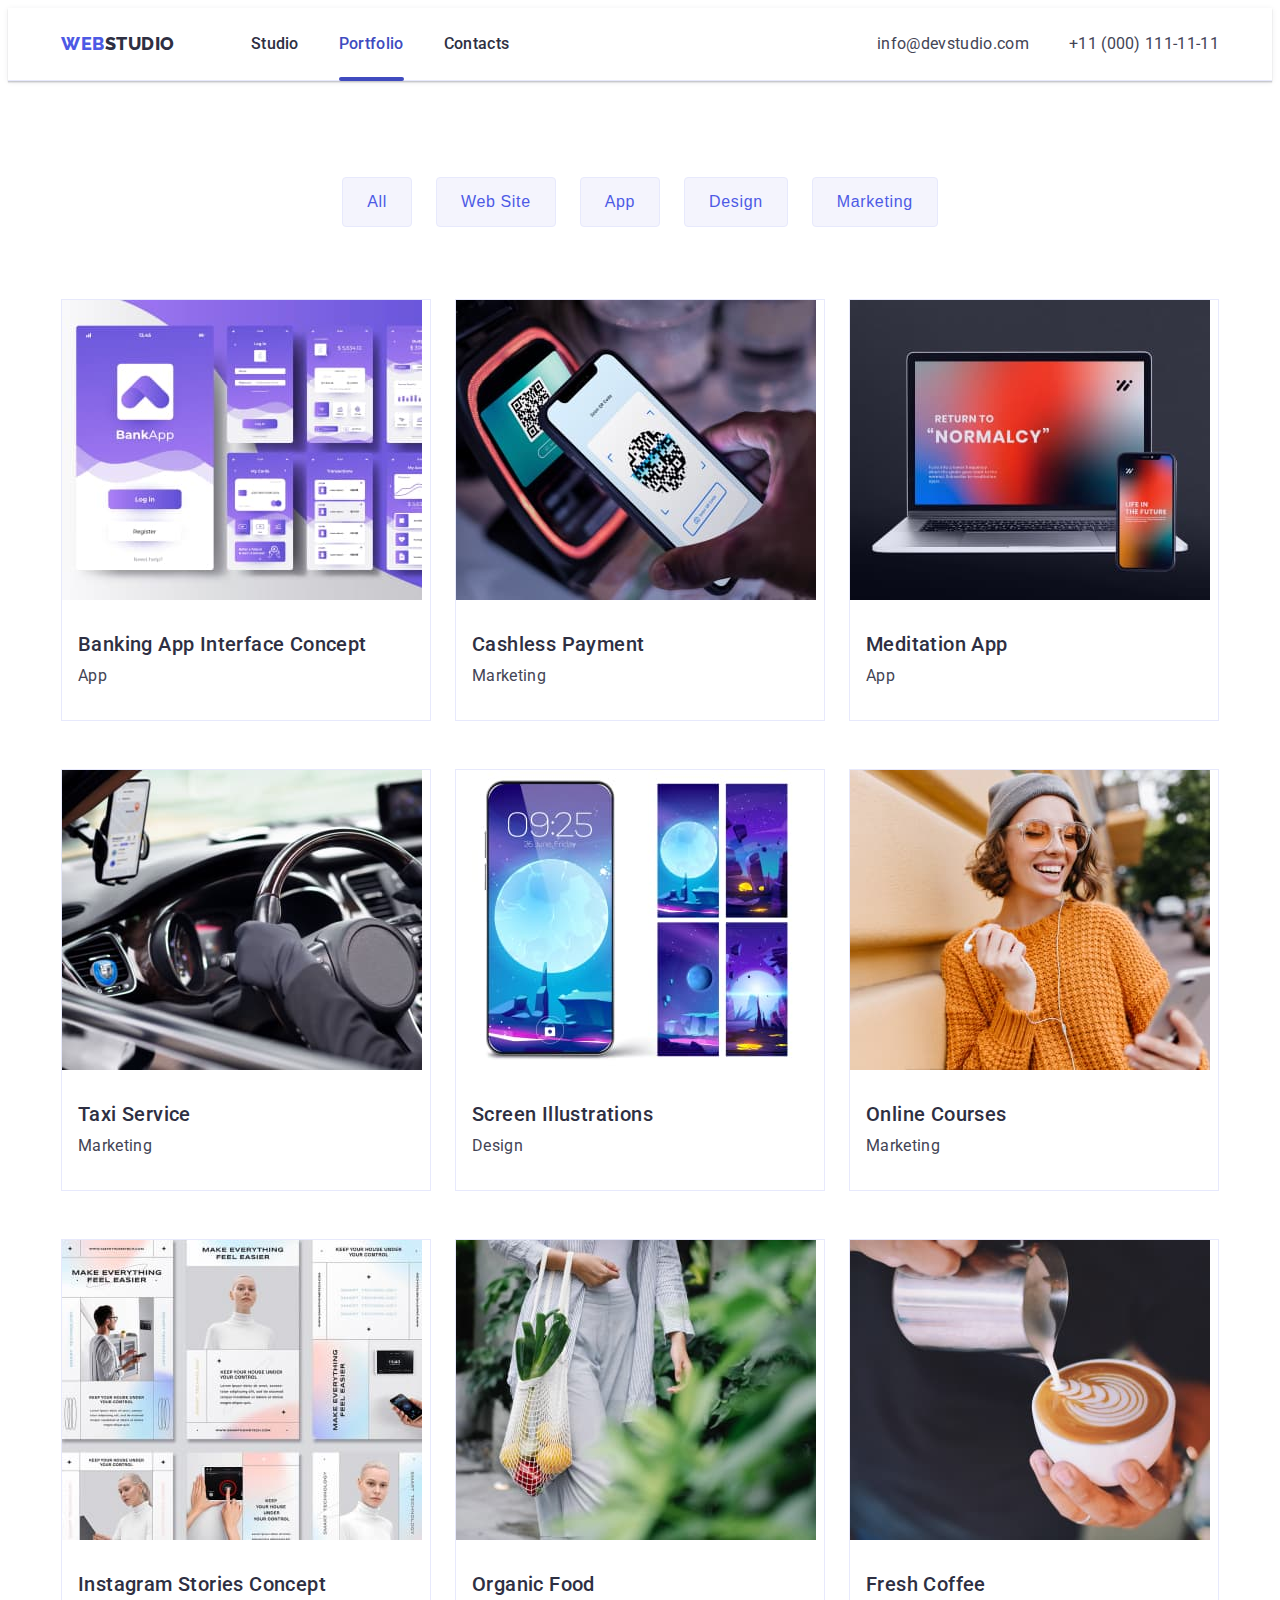
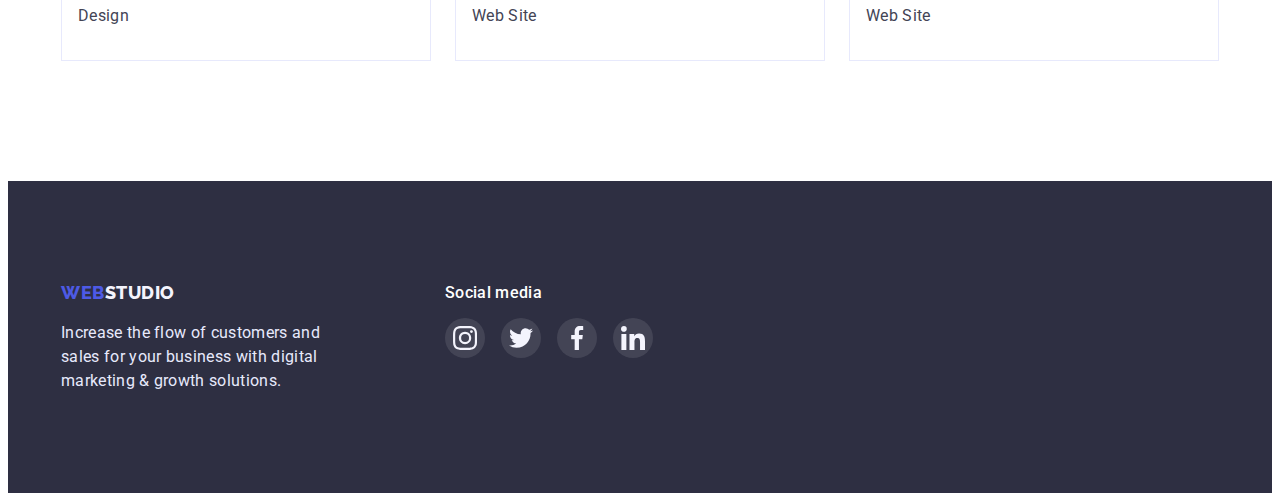
==== portfolio.html @ 46c6119f "Initial commit" ====
<!DOCTYPE html>
<html lang="en">
  <head>
    <meta charset="UTF-8" />
    <meta http-equiv="X-UA-Compatible" content="IE=edge" />
    <meta name="viewport" content="width=device-width, initial-scale=1.0" />
    <title>Portfolio</title>
    <link
      rel="stylesheet"
      href="https://cdnjs.cloudflare.com/ajax/libs/modern-normalize/1.1.0/modern-normalize.min.css"
      integrity="sha512-wpPYUAdjBVSE4KJnH1VR1HeZfpl1ub8YT/NKx4PuQ5NmX2tKuGu6U/JRp5y+Y8XG2tV+wKQpNHVUX03MfMFn9Q=="
      crossorigin="anonymous"
      referrerpolicy="no-referrer"
    />
    <link rel="stylesheet" href="./index.html" />
    <link rel="stylesheet" href="./css/styles.css" />
    <link rel="preconnect" href="https://fonts.gstatic.com" />
    <link rel="preconnect" href="https://fonts.googleapis.com" />
    <link rel="preconnect" href="https://fonts.gstatic.com" crossorigin />
    <link
      href="https://fonts.googleapis.com/css2?family=Raleway:wght@800&family=Roboto:wght@400;500;700&display=swap"
      rel="stylesheet"
    />
  </head>

  <body>
    <!-- Header -->
    <header class="header">
      <div class="container header-container">
        <nav class="header-nav">
          <a href="./index.html" class="logo"
            >WEB<span class="logo-second">STUDIO</span></a
          >

          <ul class="site-nav">
            <li><a href="./index.html" class="link">Studio</a></li>
            <li>
              <a href="./portfolio.html" class="link current">Portfolio</a>
            </li>
            <li><a href="" class="link">Contacts</a></li>
          </ul>
        </nav>
        <address>
          <ul class="address-pages">
            <li>
              <a href="mailto:info@devstudio.com" class="mail link"
                >info@devstudio.com</a
              >
            </li>
            <li>
              <a href="tel:+110001111111" class="phone link"
                >+11 (000) 111-11-11</a
              >
            </li>
          </ul>
        </address>
      </div>
    </header>

    <main>
      <section class="section portfolio">
        <div class="container">
          <h1 hidden>Our portfolio</h1>
          <ul class="list buttons">
            <li>
              <button class="portfolio-button" type="button">All</button>
            </li>
            <li>
              <button class="portfolio-button" type="button">Web Site</button>
            </li>
            <li>
              <button class="portfolio-button" type="button">App</button>
            </li>
            <li>
              <button class="portfolio-button" type="button">Design</button>
            </li>
            <li>
              <button class="portfolio-button" type="button">Marketing</button>
            </li>
          </ul>

          <ul class="list cards-set">
            <li class="portfolio-list">
              <a class="portfolio-links" href="">
                <div class="card-image">
                  <img
                    class="image portfolio-img"
                    src="./images/portfolio/bank-app.jpg"
                    alt="banking app"
                    width="360"
                    height="300"
                  />
                  <div class="image-overlay">
                    <p>
                      14 Stylish and User-Friendly App Design Concepts · Task
                      Manager App · Calorie Tracker App · Exotic Fruit Ecommerce
                      App · Cloud Storage App
                    </p>
                  </div>
                </div>

                <div class="img-descr">
                  <h2 class="section-subtitle descr">
                    Banking App Interface Concept
                  </h2>
                  <p class="section-text">App</p>
                </div>
              </a>
            </li>

            <li class="portfolio-list">
              <a class="portfolio-links" href="">
                <div class="card-image">
                  <img
                    class="image portfolio-img"
                    src="./images/portfolio/cashless-payment.jpg"
                    alt="cashless payment"
                    width="360"
                    height="300"
                  />

                  <div class="image-overlay">
                    <p>
                      14 Stylish and User-Friendly App Design Concepts · Task
                      Manager App · Calorie Tracker App · Exotic Fruit Ecommerce
                      App · Cloud Storage App
                    </p>
                  </div>
                </div>

                <div class="img-descr">
                  <h2 class="section-subtitle">Cashless Payment</h2>
                  <p class="section-text">Marketing</p>
                </div>
              </a>
            </li>

            <li class="portfolio-list">
              <a class="portfolio-links" href="">
                <div class="card-image">
                  <img
                    class="image portfolio-img"
                    src="./images/portfolio/meditation-app.jpg"
                    alt="meditation"
                    width="360"
                    height="300"
                  />
                  <div class="image-overlay">
                    <p>
                      14 Stylish and User-Friendly App Design Concepts · Task
                      Manager App · Calorie Tracker App · Exotic Fruit Ecommerce
                      App · Cloud Storage App
                    </p>
                  </div>
                </div>

                <div class="img-descr">
                  <h2 class="section-subtitle">Meditation App</h2>
                  <p class="section-text">App</p>
                </div>
              </a>
            </li>

            <li class="portfolio-list">
              <a class="portfolio-links" href="">
                <div class="card-image">
                  <img
                    class="image portfolio-img"
                    src="./images/portfolio/taxi-service.jpg"
                    alt="taxi-service"
                    width="360"
                    height="300"
                  />
                  <div class="image-overlay">
                    <p>
                      14 Stylish and User-Friendly App Design Concepts · Task
                      Manager App · Calorie Tracker App · Exotic Fruit Ecommerce
                      App · Cloud Storage App
                    </p>
                  </div>
                </div>
                <div class="img-descr">
                  <h2 class="section-subtitle">Taxi Service</h2>
                  <p class="section-text">Marketing</p>
                </div>
              </a>
            </li>

            <li class="portfolio-list">
              <a class="portfolio-links" href="">
                <div class="card-image">
                  <img
                    class="image portfolio-img"
                    src="./images/portfolio/screen-illustrations.jpg"
                    alt="screen-illustrations"
                    width="360"
                    height="300"
                  />
                  <div class="image-overlay">
                    <p>
                      14 Stylish and User-Friendly App Design Concepts · Task
                      Manager App · Calorie Tracker App · Exotic Fruit Ecommerce
                      App · Cloud Storage App
                    </p>
                  </div>
                </div>
                <div class="img-descr">
                  <h2 class="section-subtitle">Screen Illustrations</h2>
                  <p class="section-text">Design</p>
                </div>
              </a>
            </li>

            <li class="portfolio-list">
              <a class="portfolio-links" href="">
                <div class="card-image">
                  <img
                    class="image portfolio-img"
                    src="./images/portfolio/online-courses.jpg"
                    alt="online-courses"
                    width="360"
                    height="300"
                  />
                  <div class="image-overlay">
                    <p>
                      14 Stylish and User-Friendly App Design Concepts · Task
                      Manager App · Calorie Tracker App · Exotic Fruit Ecommerce
                      App · Cloud Storage App
                    </p>
                  </div>
                </div>
                <div class="img-descr">
                  <h2 class="section-subtitle">Online Courses</h2>
                  <p class="section-text">Marketing</p>
                </div>
              </a>
            </li>

            <li class="portfolio-list">
              <a class="portfolio-links" href="">
                <div class="card-image">
                  <img
                    class="image portfolio-img"
                    src="./images/portfolio/instagram-stories.jpg"
                    alt="instagram-stories"
                    width="360"
                    height="300"
                  />
                  <div class="image-overlay">
                    <p>
                      14 Stylish and User-Friendly App Design Concepts · Task
                      Manager App · Calorie Tracker App · Exotic Fruit Ecommerce
                      App · Cloud Storage App
                    </p>
                  </div>
                </div>
                <div class="img-descr">
                  <h2 class="section-subtitle">Instagram Stories Concept</h2>
                  <p class="section-text">Design</p>
                </div>
              </a>
            </li>

            <li class="portfolio-list">
              <a class="portfolio-links" href="">
                <div class="card-image">
                  <img
                    class="image portfolio-img"
                    src="./images/portfolio/organic-food.jpg"
                    alt="organic-food"
                    width="360"
                    height="300"
                  />
                  <div class="image-overlay">
                    <p>
                      14 Stylish and User-Friendly App Design Concepts · Task
                      Manager App · Calorie Tracker App · Exotic Fruit Ecommerce
                      App · Cloud Storage App
                    </p>
                  </div>
                </div>

                <div class="img-descr">
                  <h2 class="section-subtitle">Organic Food</h2>
                  <p class="section-text">Web Site</p>
                </div>
              </a>
            </li>

            <li class="portfolio-list">
              <a class="portfolio-links" href="">
                <div class="card-image">
                  <img
                    class="image portfolio-img"
                    src="./images/portfolio/fresh-coffee.jpg"
                    alt="fresh-coffee"
                    width="360"
                    height="300"
                  />
                  <div class="image-overlay">
                    <p>
                      14 Stylish and User-Friendly App Design Concepts · Task
                      Manager App · Calorie Tracker App · Exotic Fruit Ecommerce
                      App · Cloud Storage App
                    </p>
                  </div>
                </div>
                <div class="img-descr">
                  <h2 class="section-subtitle">Fresh Coffee</h2>
                  <p class="section-text">Web Site</p>
                </div>
              </a>
            </li>
          </ul>
        </div>
      </section>
    </main>

    <footer class="footer">
      <div class="container footer-page">
        <div class="footer-logo">
          <a href="./index.html" class="logo"
            >WEB<span class="logo-second inverted">STUDIO</span>
          </a>
          <p class="footer-text">
            Increase the flow of customers and sales for your business with
            digital marketing & growth solutions.
          </p>
        </div>

        <div class="footer-media">
          <h2 class="footer-title">Social media</h2>

          <ul class="footer-social-list list">
            <li class="footer-socials-item">
              <a class="footer-socials-link" href="#">
                <svg class="footer-socials-icon" width="24" height="24">
                  <use href="./images/icons.svg#icon-instagram-f"></use>
                </svg>
              </a>
            </li>

            <li class="footer-socials-item">
              <a class="footer-socials-link" href="#">
                <svg class="footer-socials-icon" width="24" height="24">
                  <use href="./images/icons.svg#icon-twitter-f"></use>
                </svg>
              </a>
            </li>
            <li class="footer-socials-item">
              <a class="footer-socials-link" href="#">
                <svg class="footer-socials-icon" width="24" height="24">
                  <use href="./images/icons.svg#icon-facebook-f"></use>
                </svg>
              </a>
            </li>
            <li class="footer-socials-item">
              <a class="footer-socials-link" href="#">
                <svg class="footer-socials-icon" width="24" height="24">
                  <use href="./images/icons.svg#icon-linkedin-f"></use>
                </svg>
              </a>
            </li>
          </ul>
        </div>
      </div>
    </footer>
  </body>
</html>
---- css/styles.css ----
:root {
  --primary-text-color: #434455; /* SLATE */
  --primary-color: #2e2f42; /* NAVY BLUE */
  --accent-color: #4d5ae5; /* IRIS*/
  --secondary-background-color: #f4f4fd; /* CLOUD */
  --accent-color-focus: #404bbf; /* OCEAN */
  --border-color: #e7e9fc; /* CORNFLOWER */
  --secondary-border-color: #8e8f99; /* LIGHT SLATE */
  --invert-white-color: #fff; /* WHITE */
  --icon-color-grey: #afb1b8;
  --background-icon-secondary: rgba(255, 255, 255, 0.1);
  --background-icon-accent: #31d0aa;
  --modal-color: #fcfcfc;
}

body {
  color: var(--primary-text-color);
  background-color: var(--invert-white-color);
  font-family: 'Roboto', sans-serif;
  font-size: 16px;
}

p,
h1,
h2,
h3,
h4,
h5,
h6 {
  margin-top: 0;
}

ul {
  margin: 0;
  padding: 0;
}

img {
  display: block;
  max-width: 100%;
  height: auto;
}

.container {
  width: 1158px;
  padding: 0 15px;
  margin: 0 auto;
}

.icon-container {
  width: 264px;
  height: 112px;
  margin-bottom: 8px;

  display: flex;
  align-items: center;
  justify-content: center;

  background-color: var(--secondary-background-color);
  border-radius: 4px;
}

.visually-hidden {
  position: absolute;
  width: 1px;
  height: 1px;
  margin: -1px;
  border: 0;
  padding: 0;

  white-space: nowrap;
  clip-path: inset(100%);
  clip: rect(0 0 0 0);
  overflow: hidden;
}

.section {
  padding: 120px 0;
}

.link {
  text-decoration: none;
}

/* Header */

.header {
  border-bottom: 1px solid var(--border-color);
  box-shadow: 0px 2px 1px rgba(46, 47, 66, 0.08),
    0px 1px 1px rgba(46, 47, 66, 0.16), 0px 1px 6px rgba(46, 47, 66, 0.08);
}

.site-nav,
.address-pages,
.list {
  list-style: none;
}

.header-container {
  display: flex;
  align-items: center;
}

.header-nav {
  display: flex;
  align-items: center;
  flex-grow: 1;
  gap: 76px;
}

.logo {
  color: var(--accent-color);
  font-family: 'Raleway', sans-serif;
  font-weight: 800;
  font-size: 18px;
  line-height: 1.33;
  letter-spacing: 0.03em;
  text-decoration: none;
}

.logo-second {
  color: var(--primary-color);
}

.logo .inverted {
  color: var(--secondary-background-color);
}

.site-nav {
  display: flex;
  gap: 40px;
}

.site-nav .link {
  color: var(--primary-color);
  font-weight: 500;
  text-decoration: none;
  line-height: 1.5;
  letter-spacing: 0.02em;
  padding: 24px 0;

  display: block;
  transition: color 250ms cubic-bezier(0.4, 0, 0.2, 1);
}

.site-nav .link:hover,
.site-nav .link:focus {
  color: var(--accent-color-focus);
}

.site-nav .link.current {
  position: relative;
  color: var(--accent-color-focus);
}

.link.current::after {
  position: absolute;

  bottom: -1px;
  left: 0;
  width: 100%;
  height: 4px;
  background-color: currentColor;
  border-radius: 2px;

  content: '';
}

.address-pages {
  align-items: center;
  gap: 40px;
  display: flex;
  padding: 24px 0;
}

.address-pages .mail,
.address-pages .phone {
  color: var(--primary-text-color);
  font-style: normal;
  line-height: 1.5;
  text-decoration: none;
  letter-spacing: 0.02em;
  transition: color 250ms cubic-bezier(0.4, 0, 0.2, 1);
}

.address-pages .mail:hover,
.address-pages .mail:focus {
  color: var(--accent-color-focus);
}

/* Hero */
.section .hero {
  max-width: 1440px;
  margin: 0 auto;
}

.hero {
  padding-top: 188px;
  padding-bottom: 188px;

  text-align: center;
  background-color: var(--primary-color);
  background-image: linear-gradient(
      rgba(46, 47, 66, 0.7),
      rgba(46, 47, 66, 0.7)
    ),
    url(../images/people-office.jpg);
  background-repeat: no-repeat;
  background-position: center;
  background-size: cover;
  max-width: 1440px;
  margin: 0 auto;
}

.hero-title {
  width: 496px;
  margin-left: auto;
  margin-right: auto;
  margin-bottom: 48px;

  color: var(--invert-white-color);
  font-size: 56px;
  line-height: 1.07;
  text-align: center;
  letter-spacing: 0.02em;
}

.hero-button {
  display: inline-block;
  border-radius: 4px;
  padding: 16px 32px;
  border: 1px solid transparent;

  color: var(--invert-white-color);
  background-color: var(--accent-color);
  font-family: 'Roboto', sans-serif;
  font-weight: 500;
  font-size: 16px;
  line-height: 1.5;
  align-items: center;
  letter-spacing: 0.04em;
  cursor: pointer;
  transition: background-color 250ms cubic-bezier(0.4, 0, 0.2, 1);
}

.hero-button:hover,
.hero-button:focus {
  background-color: var(--accent-color-focus);
}

/* Benefit section */

.benefits-list {
  display: flex;
  justify-content: center;
  gap: 24px;
}

.benefits-item {
  flex-basis: calc((100% - 72px) / 4);
}

.services {
  display: flex;
  justify-content: center;
  flex-grow: 1;
  gap: 24px;
}

.item-name {
  font-weight: 500;
  font-size: 20px;
  line-height: 1.2;
  letter-spacing: 0.02em;
}

/* About section */
.about {
  padding-top: 0;
}

/* TEAM section  */

.team-faces {
  display: flex;
  justify-content: center;
  gap: 24px;
  flex-basis: calc((100% - 24px) / 3);
}

.team {
  background-color: var(--secondary-background-color);
}

.section-title {
  margin-bottom: 72px;

  font-size: 36px;
  line-height: 1.11;
  text-align: center;
  letter-spacing: 0.02em;
  text-transform: capitalize;
}

.section-subtitle {
  margin-bottom: 8px;

  font-weight: 500;
  font-size: 20px;
  line-height: 1.2;
  letter-spacing: 0.02em;
  color: var(--primary-color);
}

.section-text {
  line-height: 1.5;
  letter-spacing: 0.02em;
  color: var(--primary-text-color);
  margin-bottom: 0;
}

.team-list {
  background-color: var(--invert-white-color);
  padding-bottom: 32px;
  text-align: center;

  box-shadow: 0px 1px 6px rgba(46, 47, 66, 0.08),
    0px 1px 1px rgba(46, 47, 66, 0.16), 0px 2px 1px rgba(46, 47, 66, 0.08);
  border-radius: 0px 0px 4px 4px;
}

.team-text {
  margin-bottom: 8px;
}

.image {
  margin-bottom: 32px;
}

/* PORTFOLIO Styles*/

.portfolio {
  padding-top: 96px;
}

.portfolio-img {
  margin-bottom: 0;
}

.section .portfolio {
  padding-top: 96px;
}

.buttons {
  display: flex;
  gap: 24px;
  margin-bottom: 72px;
  justify-content: center;
}

.portfolio-button {
  color: var(--accent-color);
  background-color: var(--secondary-background-color);
  border: 1px solid var(--border-color);
  padding: 12px 24px;
  border-radius: 4px;

  font-weight: 500;
  font-size: 16px;
  line-height: 1.5;
  letter-spacing: 0.04em;
  transition: color 250ms cubic-bezier(0.4, 0, 0.2, 1),
    background-color 250ms cubic-bezier(0.4, 0, 0.2, 1),
    box-shadow 250ms cubic-bezier(0.4, 0, 0.2, 1);
}

.portfolio-button:hover,
.portfolio-button:focus {
  color: var(--invert-white-color);
  background-color: var(--accent-color-focus);
  box-shadow: 0px 3px 1px rgba(0, 0, 0, 0.1), 0px 2px 1px rgba(0, 0, 0, 0.08),
    0px 2px 2px rgba(0, 0, 0, 0.12);
  border-radius: 4px;
  border-color: transparent;

  cursor: pointer;
}

.portfolio-links {
  display: block;
  text-decoration: none;
  border: 1px solid var(--border-color);
  transition: border 250ms cubic-bezier(0.4, 0, 0.2, 1),
    box-shadow 250ms cubic-bezier(0.4, 0, 0.2, 1);
}

.portfolio-links:hover,
.portfolio-links:focus {
  border: 1px solid var(--secondary-background-color);
  box-shadow: 0px 1px 6px rgba(46, 47, 66, 0.08),
    0px 1px 1px rgba(46, 47, 66, 0.16), 0px 2px 1px rgba(46, 47, 66, 0.08);
}

.portfolio-list {
  background: var(--invert-white-color);

  flex-basis: calc((100% - 48px) / 3);
}

.cards-set {
  display: flex;
  flex-wrap: wrap;
  row-gap: 48px;
  column-gap: 24px;
}

.img-descr {
  padding: 32px 16px;
}

.card-image {
  position: relative;
  overflow: hidden;
}

.image-overlay {
  position: absolute;

  top: 0;
  left: 0;
  width: 100%;
  height: 100%;
  transform: translateY(100%);
  transition: transform 250ms cubic-bezier(0.4, 0, 0.2, 1);
  padding: 40px 32px;

  background-color: var(--accent-color);
  color: var(--secondary-background-color);
  line-height: 1.5;
  letter-spacing: 0.02em;
}

.portfolio-links:hover .image-overlay,
.portfolio-links:focus .image-overlay {
  transform: translateY(0%);
}

/* Footer */

.footer {
  padding-top: 100px;
  padding-bottom: 100px;

  background-color: var(--primary-color);
}

.footer-text {
  color: var(--border-color);
  line-height: 1.5;
  letter-spacing: 0.02em;
  width: 264px;
  margin-top: 16px;
  margin-bottom: 0;
}

.footer-title {
  font-weight: 500;
  font-size: 16px;
  line-height: 1.5;
  color: var(--invert-white-color);
  letter-spacing: 0.02em;
}

.footer-page {
  display: flex;
  gap: 120px;
}

.footer-social-list {
  display: flex;

  gap: 16px;
}

.footer-socials-item {
  width: 40px;
  height: 40px;
}

.footer-socials-link {
  display: flex;
  justify-content: center;
  align-items: center;
  width: 100%;
  height: 100%;
  background-color: var(--background-icon-secondary);
  border-radius: 50%;
  transition: background-color 250ms cubic-bezier(0.4, 0, 0.2, 1);
}

.footer-socials-link:hover,
.footer-socials-link:focus {
  background-color: var(--background-icon-accent);
}

.footer-socials-icon {
  fill: var(--secondary-background-color);
}

/* Socials */
.socials-list {
  display: flex;
  gap: 24px;
  justify-content: center;
}

.socials-item {
  width: 40px;
  height: 40px;
}

.socials-link {
  display: flex;
  align-items: center;
  justify-content: center;
  width: 100%;
  height: 100%;
  background-color: var(--accent-color);
  fill: var(--secondary-background-color);
  border-radius: 50%;
  transition: background-color 250ms cubic-bezier(0.4, 0, 0.2, 1);
}

.socials-link:hover,
.socials-link:focus {
  background-color: var(--accent-color-focus);
}

/* Customers */
.customers-section {
  padding-top: 130px;
  padding-bottom: 120px;
}

.customers-list {
  display: flex;
  gap: 24px;
  justify-content: center;
}

.customers-item {
  width: 168px;
  height: 88px;
}

.customers-link {
  display: flex;
  justify-content: center;
  align-items: center;

  border: 1px solid var(--secondary-border-color);
  fill: var(--secondary-border-color);
  border-radius: 4px;

  width: 100%;
  height: 100%;
  transition: border-color 250ms cubic-bezier(0.4, 0, 0.2, 1),
    fill 250ms cubic-bezier(0.4, 0, 0.2, 1);
}

.customers-link:hover,
.customers-link:focus {
  border-color: var(--accent-color-focus);
  fill: var(--accent-color-focus);
}

/* Modal */
.backdrop {
  position: fixed;
  top: 0;
  left: 0;

  display: flex;
  align-items: center;
  justify-content: center;
  width: 100%;
  height: 100%;
  padding: 20px 0;
  background-color: rgba(46, 47, 66, 0.4);
  transition: opacity 500ms, visibility 500ms;
}
.backdrop.is-hidden {
  opacity: 0;
  visibility: hidden;
  pointer-events: none;
}

.modal {
  position: relative;
  overflow: auto;
  width: 100%;
  height: 100%;
  max-width: 408px;
  max-height: 576px;
  background-color: var(--modal-color);
  transition: transform 500ms;
}

.backdrop.is-hidden.modal {
  transform: scale(0);
}

.modal-close {
  display: flex;
  margin-top: 24px;
  margin-right: 24px;
  margin-left: auto;
  align-items: center;
  justify-content: center;

  width: 24px;
  height: 24px;

  background-color: var(--border-color);
  border: 1px solid rgba(0, 0, 0, 0.1);
  border-radius: 50%;
  cursor: pointer;
}

.icon-close {
}
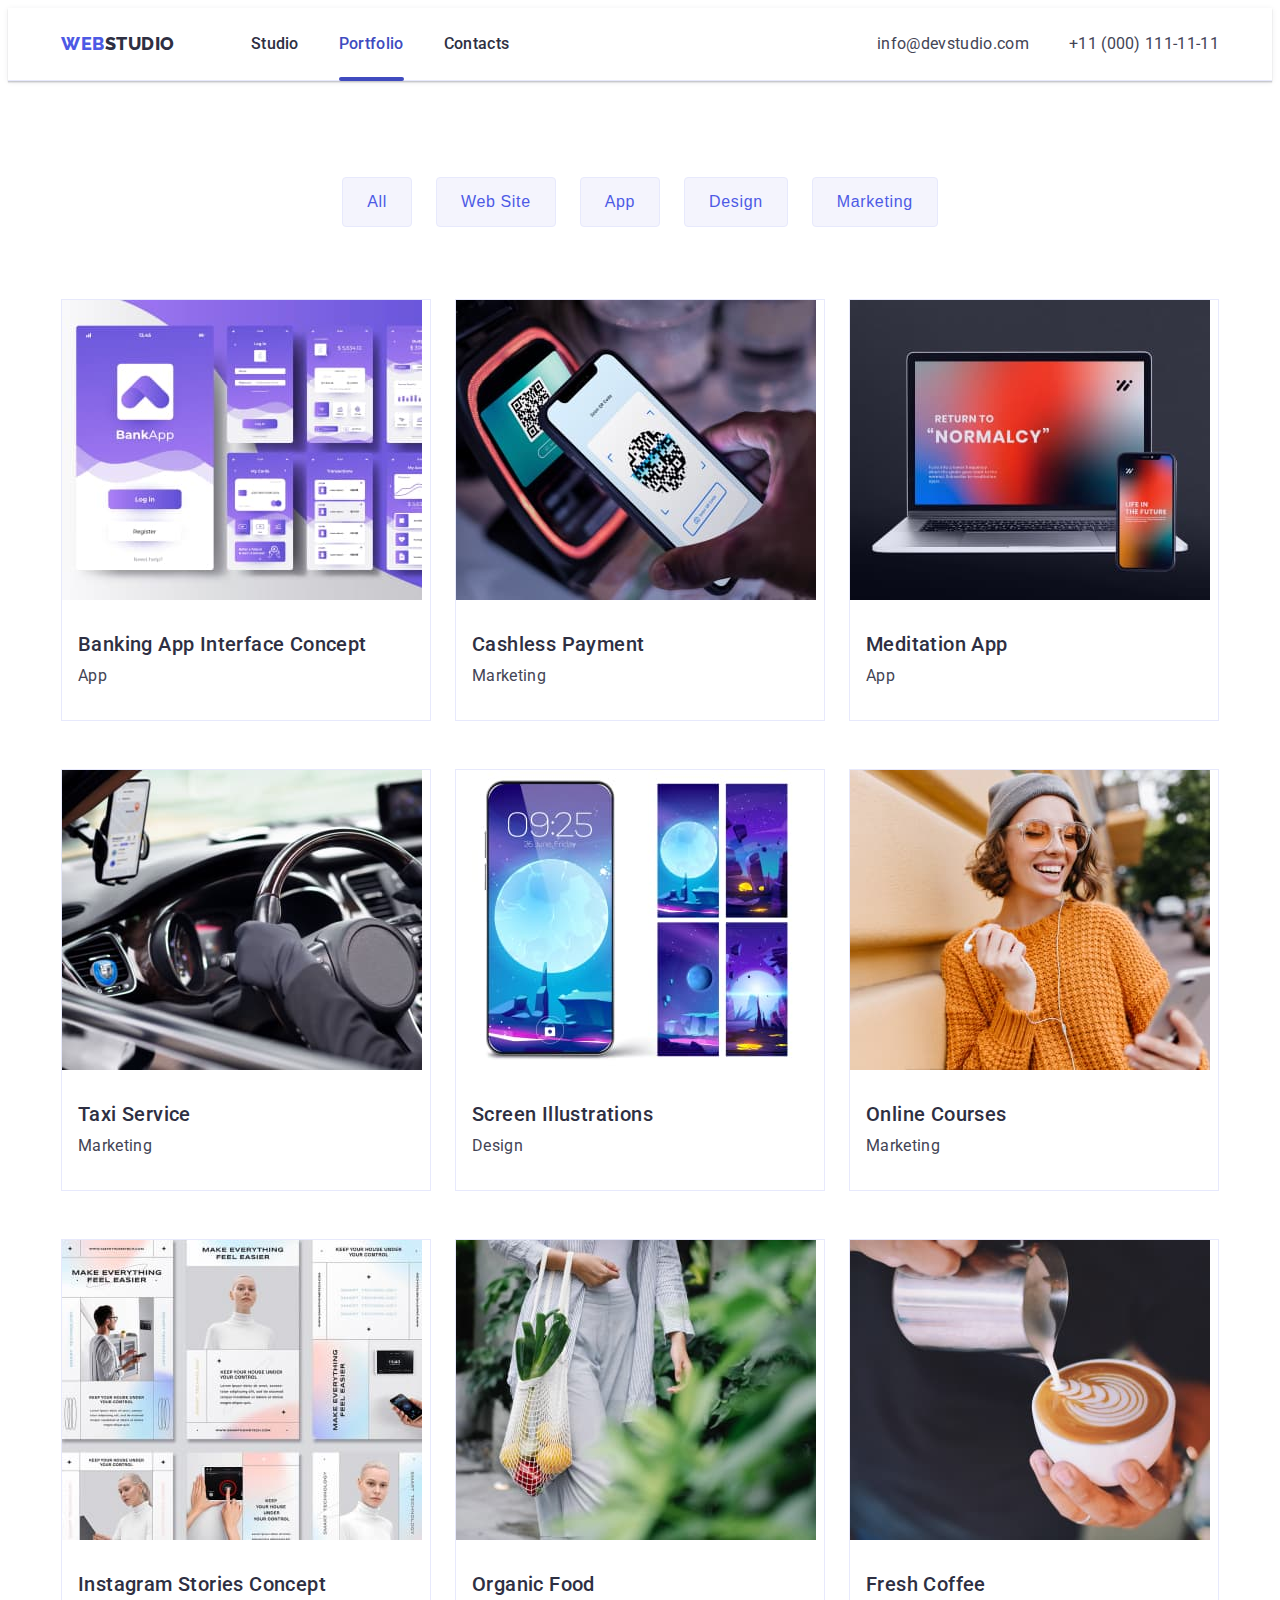
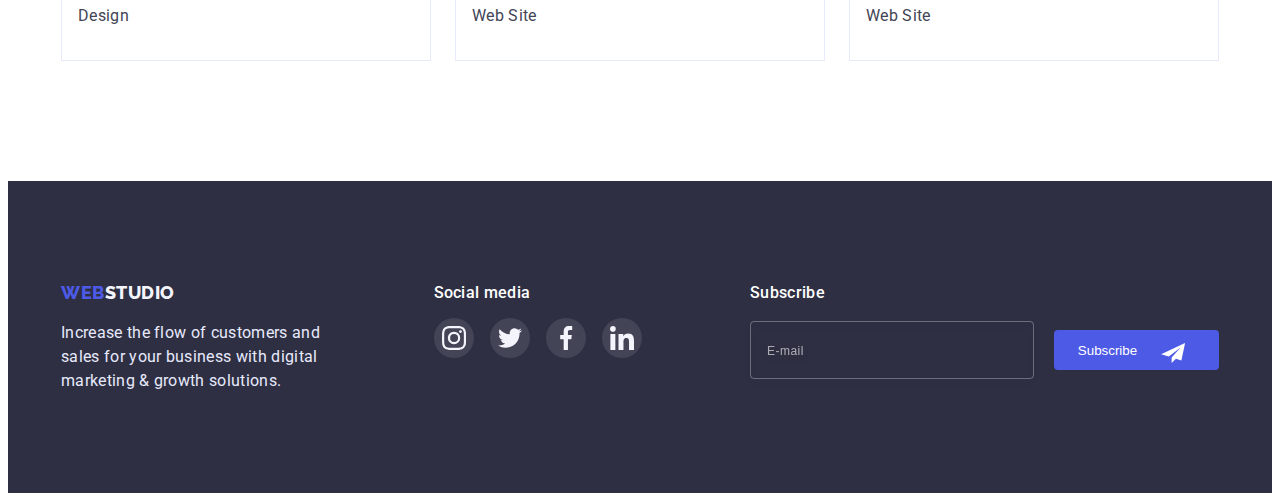
==== commit a4eca48d: "hw-06 done" ====
--- a/portfolio.html
+++ b/portfolio.html
@@ -315,8 +315,7 @@
         </div>
       </section>
     </main>
-
-    <footer class="footer">
+<footer class="footer">
       <div class="container footer-page">
         <div class="footer-logo">
           <a href="./index.html" class="logo"
@@ -363,7 +362,28 @@
             </li>
           </ul>
         </div>
-      </div>
+
+        <div class="subscribe-container">
+          <p class="footer-title">Subscribe</p>
+          <form class="subscribe-form">
+            <input
+              type="email"
+              name="email"
+              class="subscribe-input"
+              placeholder="E-mail"
+              id="email"
+            />
+                <span class="subscribe-wrap">
+                  <button class="subscribe-btn" type="submit">
+               Subscribe
+                    <svg class="subscribe-icon" width="24" height="20">
+                  <use href=".//images/icons.svg#icon-send"></use>
+                    </svg>
+                   </button>
+                </span>
+          </form>
+        </div>
+     
     </footer>
   </body>
 </html>
--- a/css/styles.css
+++ b/css/styles.css
@@ -11,6 +11,7 @@
   --background-icon-secondary: rgba(255, 255, 255, 0.1);
   --background-icon-accent: #31d0aa;
   --modal-color: #fcfcfc;
+  --contrast-black-color: #000000;
 }
 
 body {
@@ -18,6 +19,10 @@
   background-color: var(--invert-white-color);
   font-family: 'Roboto', sans-serif;
   font-size: 16px;
+}
+
+button {
+  cursor: pointer;
 }
 
 p,
@@ -473,7 +478,8 @@
 
 .footer-page {
   display: flex;
-  gap: 120px;
+  flex-direction: row;
+  justify-content: space-between;
 }
 
 .footer-social-list {
@@ -505,6 +511,63 @@
 
 .footer-socials-icon {
   fill: var(--secondary-background-color);
+}
+
+.subscribe-container {
+  display: flex;
+  flex-direction: column;
+}
+
+.subscribe-input {
+  width: 264px;
+  height: 40px;
+  padding-top: 8px;
+  padding-left: 16px;
+  padding-bottom: 8px;
+  background-color: transparent;
+  border: 1px solid rgba(255, 255, 255, 0.3);
+  filter: drop-shadow(0px 4px 4px rgba(0, 0, 0, 0.15));
+  border-radius: 4px;
+  color: var(--invert-white-color);
+}
+
+.subscribe-input:focus {
+  outline: none;
+}
+
+.subscribe-input::placeholder {
+  font-size: 12px;
+  line-height: 2;
+  letter-spacing: 0.04em;
+  color: rgba(255, 255, 255, 0.6);
+}
+
+.subscribe-wrap {
+  display: inline-flex;
+
+  margin-left: 16px;
+}
+
+.subscribe-icon {
+  position: absolute;
+  margin-left: 24px;
+}
+
+.subscribe-btn {
+  position: relative;
+  width: 165px;
+  height: 40px;
+  padding-right: 64px;
+
+  background-color: var(--accent-color);
+  border-radius: 4px;
+  border-color: transparent;
+  color: var(--invert-white-color);
+  transition: background-color 250ms cubic-bezier(0.4, 0, 0.2, 1);
+}
+
+.subscribe-btn:focus {
+  background-color: var(--accent-color-focus);
 }
 
 /* Socials */
@@ -598,10 +661,10 @@
 .modal {
   position: relative;
   overflow: auto;
-  width: 100%;
-  height: 100%;
+  width: 408px;
+  min-height: 584px;
   max-width: 408px;
-  max-height: 576px;
+  padding: 72px 24px 24px;
   background-color: var(--modal-color);
   transition: transform 500ms;
 }
@@ -611,9 +674,12 @@
 }
 
 .modal-close {
-  display: flex;
-  margin-top: 24px;
-  margin-right: 24px;
+  position: absolute;
+  top: 24px;
+  right: 24px;
+  display: flex;
+  margin-top: 0;
+  margin-right: 0;
   margin-left: auto;
   align-items: center;
   justify-content: center;
@@ -625,7 +691,164 @@
   border: 1px solid rgba(0, 0, 0, 0.1);
   border-radius: 50%;
   cursor: pointer;
-}
-
-.icon-close {
-}
+  transition: background-color 250ms cubic-bezier(0.4, 0, 0.2, 1);
+}
+
+.modal-close:hover,
+.modal-close:focus {
+  background-color: var(--accent-color-focus);
+  fill: var(--invert-white-color);
+}
+
+.form-title {
+  font-weight: 500;
+  font-size: 16px;
+  line-height: 1.5;
+
+  text-align: center;
+  letter-spacing: 0.02em;
+}
+
+/* Forms */
+.modal-form {
+  display: flex;
+  flex-direction: column;
+}
+
+.modal-form-field {
+  margin-bottom: 8px;
+}
+
+.text-field {
+  margin-bottom: 16px;
+}
+
+.modal-form-input-descr {
+  display: block;
+  font-weight: 400;
+  font-size: 12px;
+  line-height: 1.17;
+  color: var(--secondary-border-color);
+  margin-bottom: 4px;
+}
+
+.modal-form-input {
+  width: 100%;
+  height: 40px;
+  border: 1px solid rgba(33, 33, 33, 0.2);
+  border-radius: 4px;
+  padding-left: 38px;
+  transition: border-color 250ms cubic-bezier(0.4, 0, 0.2, 1);
+}
+
+.modal-form-input:focus {
+  outline: none;
+  border-color: var(--accent-color);
+}
+
+.modal-form-input:focus + .modal-form-input-icon {
+  fill: var(--accent-color);
+}
+
+.modal-form-comment {
+  display: block;
+  width: 100%;
+  resize: none;
+  height: 120px;
+  border: 1px solid rgba(33, 33, 33, 0.2);
+  border-radius: 4px;
+  padding: 8px 16px;
+
+  transition: border-color 250ms cubic-bezier(0.4, 0, 0.2, 1);
+}
+
+.modal-form-comment:focus {
+  border-color: var(--accent-color);
+  outline: none;
+}
+
+.modal-form-comment::placeholder {
+  font-weight: 400;
+  font-size: 12px;
+  line-height: 1.17;
+  letter-spacing: 0.04em;
+  color: rgba(117, 117, 117, 0.5);
+}
+
+.modal-form-check-descr {
+  display: flex;
+  align-items: center;
+  font-size: 12px;
+  line-height: 1.17;
+  letter-spacing: 0.04em;
+  margin-bottom: 24px;
+
+  color: #757575;
+}
+
+.modal-form-checkbox:checked + .modal-form-check-descr::before {
+  background-image: url(../images/check-icon.svg);
+  background-repeat: no-repeat;
+  background-position: 50%;
+  border: 1.25px solid var(--accent-color-focus);
+  background-color: var(--accent-color-focus);
+  border-radius: 2px;
+}
+
+.modal-form-check-descr::before {
+  display: block;
+  width: 16px;
+  height: 16px;
+  margin-right: 9px;
+  border: 1.25px solid var(--primary-color);
+  border-radius: 2px;
+  content: '';
+  cursor: pointer;
+}
+
+.modal-form-checkbox:focus + .modal-form-check-descr::before {
+  outline: 1.25px solid var(--accent-color);
+}
+
+.modal-btn-submit {
+  display: inline-block;
+  border-radius: 4px;
+  padding: 16px 32px;
+  border: 1px solid transparent;
+  width: 169px;
+  height: 56px;
+  margin: auto 120px;
+  align-self: center;
+
+  color: var(--invert-white-color);
+  background-color: var(--accent-color);
+  font-weight: 500;
+  line-height: 1.5;
+  align-items: center;
+  letter-spacing: 0.04em;
+  cursor: pointer;
+  transition: background-color 250ms cubic-bezier(0.4, 0, 0.2, 1);
+}
+
+.modal-btn-submit:hover,
+.modal-btn-submit:focus {
+  background-color: var(--accent-color-focus);
+}
+
+.modal-form-input-icon {
+  position: absolute;
+  top: 50%;
+  left: 16px;
+  transform: translateY(-50%);
+  display: block;
+  transition: fill 250ms cubic-bezier(0.4, 0, 0.2, 1);
+}
+
+.modal-form-input-wrapper {
+  position: relative;
+  display: block;
+}
+
+.policy-link {
+  color: var(--accent-color);
+}
